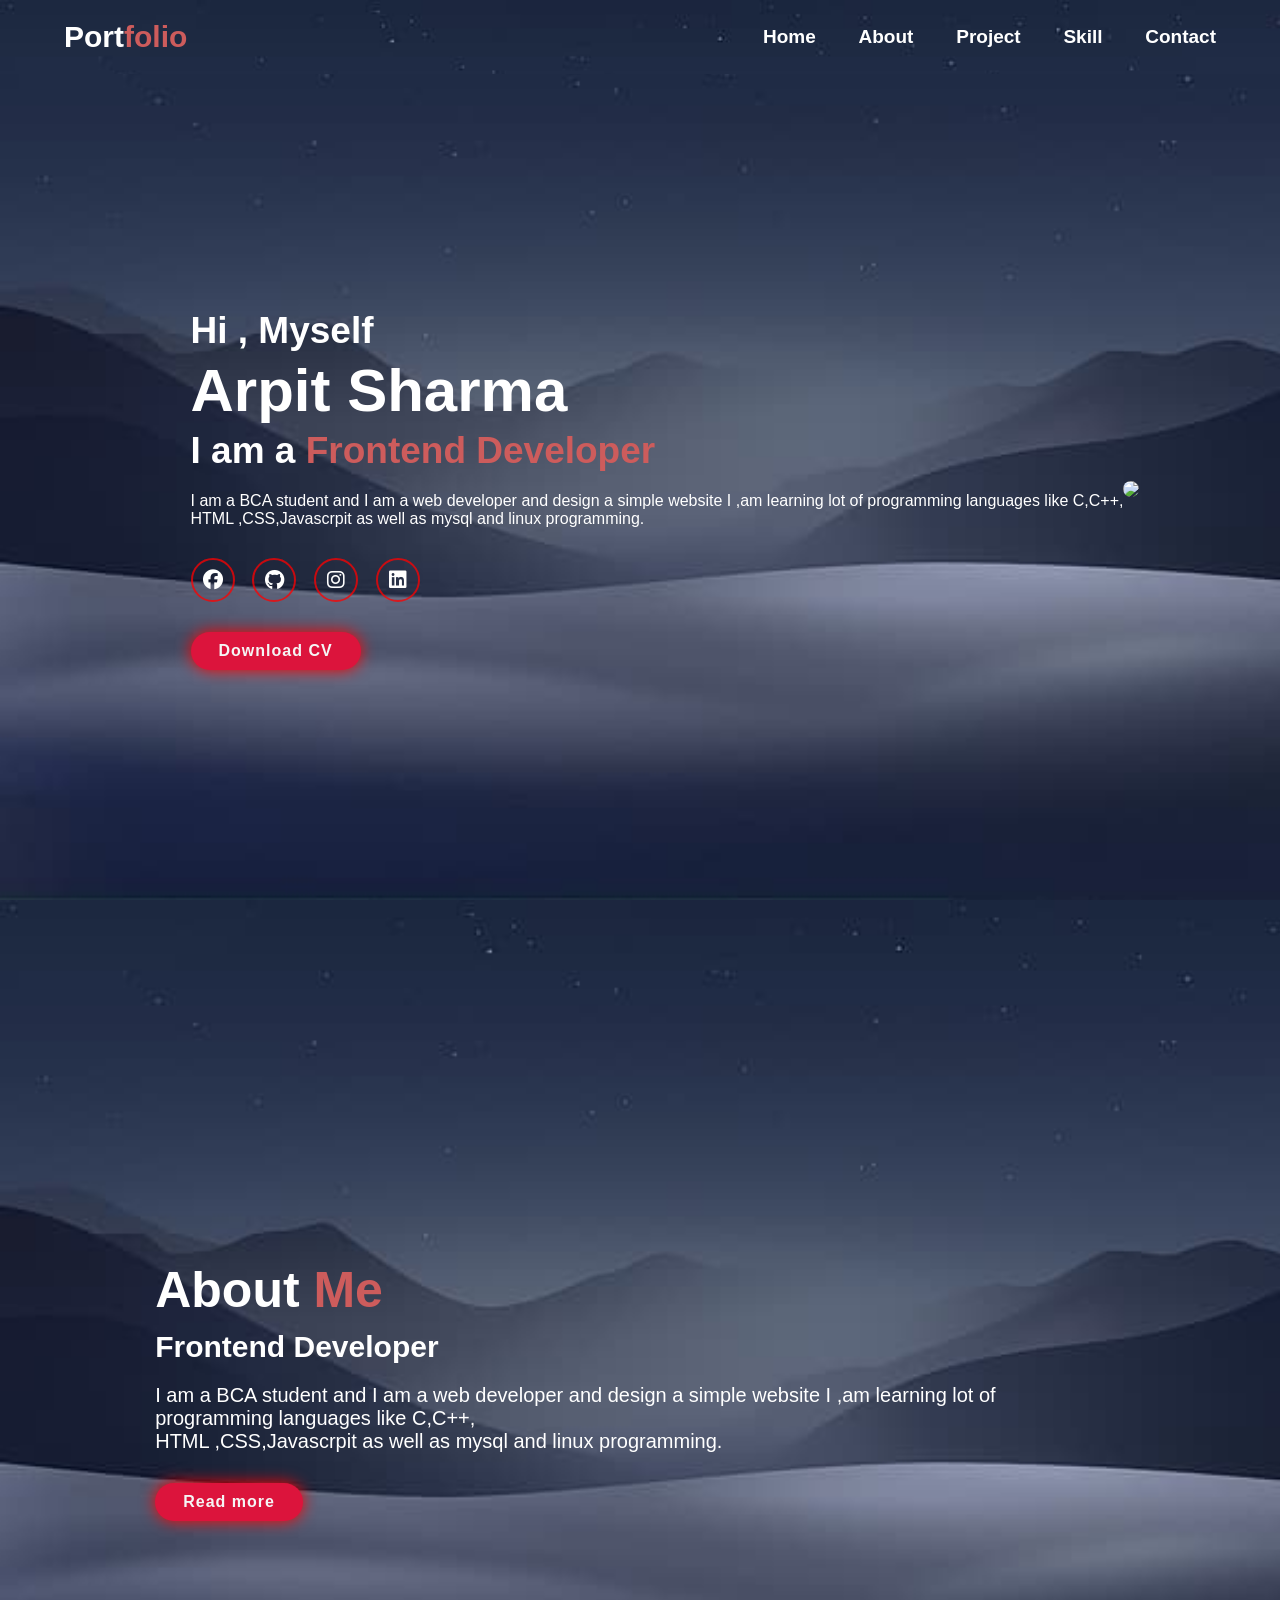
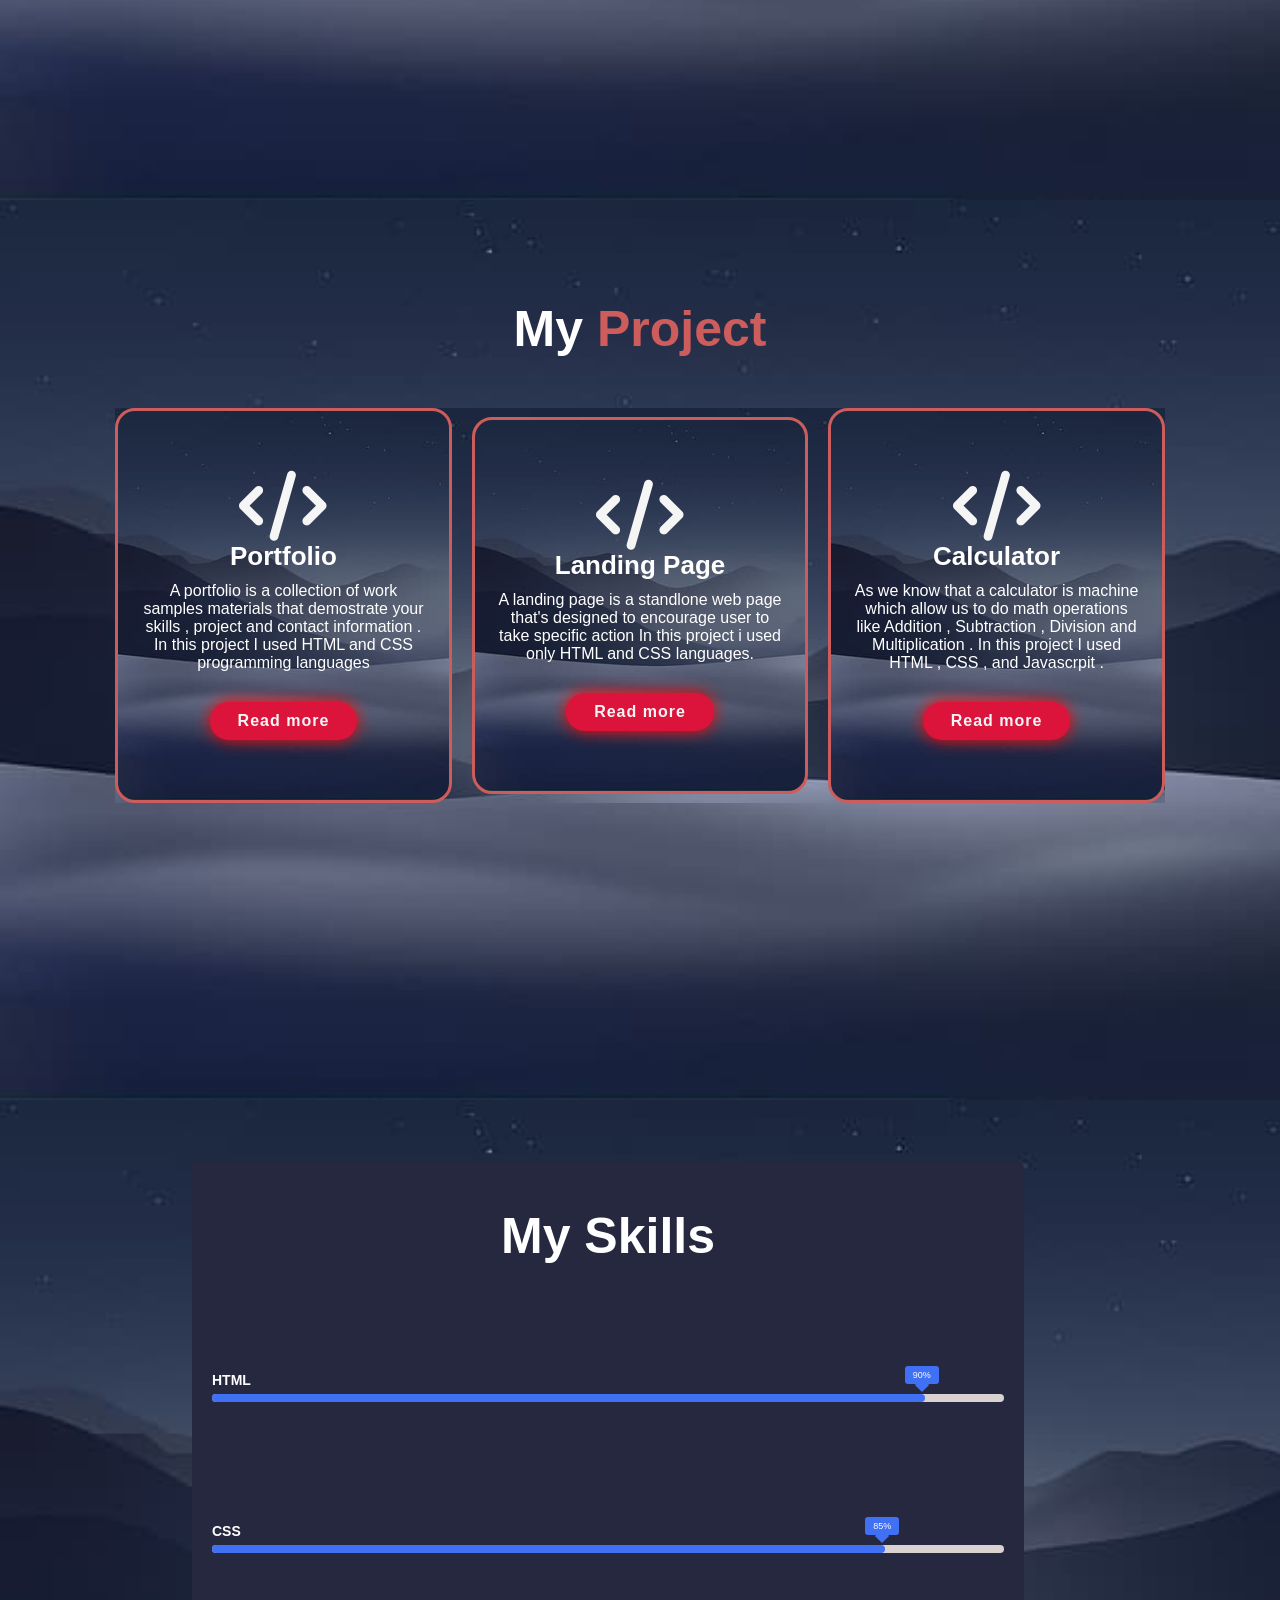
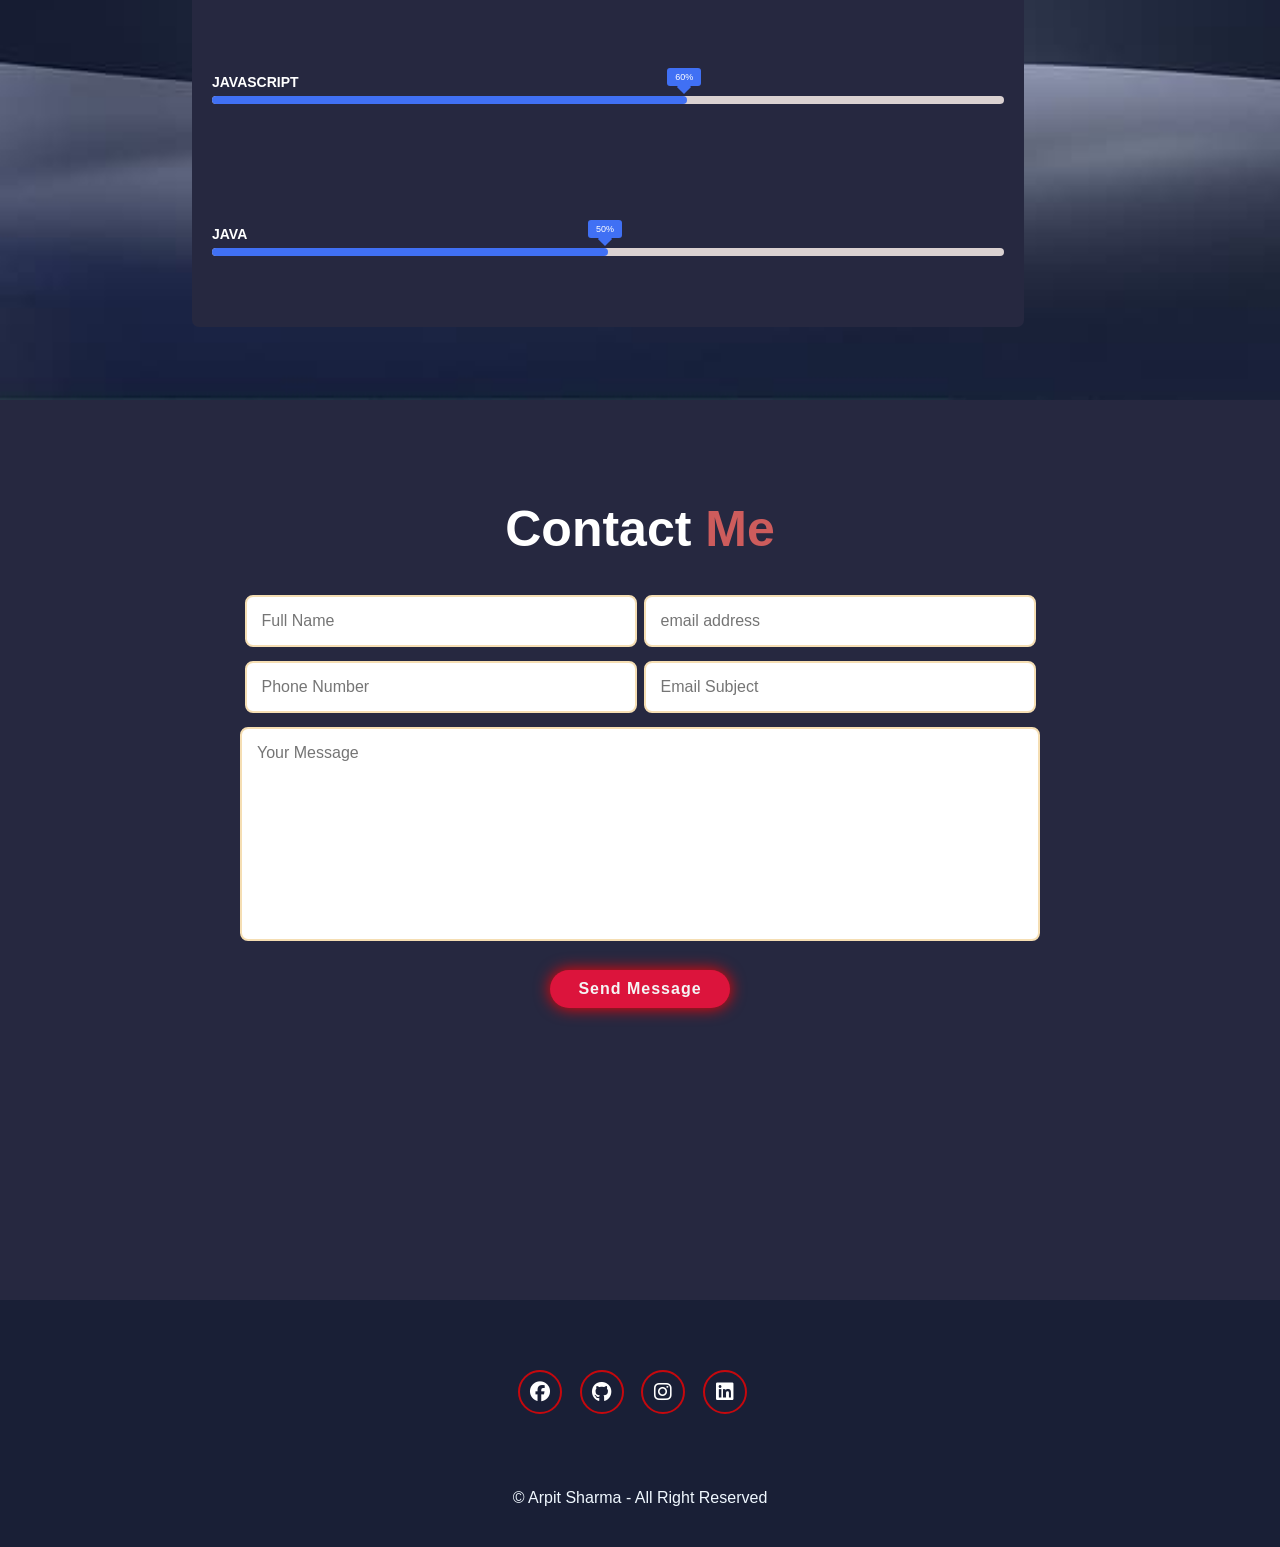
==== index.htm @ 168c54c4 "Add files via upload" ====
<!DOCTYPE html>
<html lang="en">
<head>
    <meta charset="UTF-8">
    <meta name="viewport" content="width=device-width, initial-scale=1.0">
    <title>Responsive Portfolio Website</title>
    <link rel="stylesheet" href="https://cdnjs.cloudflare.com/ajax/libs/font-awesome/6.7.1/css/all.min.css" integrity="sha512-5Hs3dF2AEPkpNAR7UiOHba+lRSJNeM2ECkwxUIxC1Q/FLycGTbNapWXB4tP889k5T5Ju8fs4b1P5z/iB4nMfSQ==" crossorigin="anonymous" referrerpolicy="no-referrer" />
    <link rel="stylesheet" href="Portfolio2.css">
</head>
<body>
    <!--Header Section-->
  
    <header class="header">
        <a href="#" class="logo">Port<span>folio</span></a>
        
        <i class="fa-solid fa-bars" id="menu-icon"></i>
        
        <nav class="navbar">
            <a href="#home" class="active">Home</a>
            <a href="#about">About</a>
            <a href="#project">Project</a>
            <a href="#skill">Skill</a>
            <a href="#contact">Contact</a>
        </nav>
        
    </header>

    <!--Home Section-->
    <section class="home" id="home">
        <div class="home-content">
            <h3>Hi , Myself</h3>
            <h1>Arpit Sharma</h1>
            <h3>I am a <span>Frontend Developer</span></h3>
            <p>I am a BCA student and I am a web developer and design a simple website I ,am learning lot of 
                programming languages like C,C++,<br> HTML ,CSS,Javascrpit as well as  mysql and linux programming.</p>
                <div class="social-icons">
                    <a href="#"><i class="fa-brands fa-facebook"></i></a>
                    <a href="https://github.com/Sharmaarpit2580"><i class="fa-brands fa-github"></i></a>
                    <a href="https://www.instagram.com/arpitsharma8152/"><i class="fa-brands fa-instagram"></i></a>
                    <a href="https://www.linkedin.com/in/arpit-sharma8152"><i class="fa-brands fa-linkedin"></i></a>
                </div>
                <a href="#" class="btn">Download CV</a>
        </div>
        <div class="home-img">
            <img src="Screenshot_20241031-121325.jpg">
        </div>
    </section>

        <!--About Section-->
        <section class="about" id="about">
         
            <div class="about-content">
                <h2 class="heading">About  <span>Me</span></h2>
                <h3>Frontend Developer</h3>
                <p>I am a BCA student and I am a web developer and design a simple website I ,am learning lot of 
                    programming languages like C,C++,<br> HTML ,CSS,Javascrpit as well as  mysql and linux programming.</p>
                    <a href="#" class="btn">Read more</a>
            </div>
            <div class="about-img">
                <img src="WhatsApp Image 2024-10-30 at 2.13.16 AM.jpeg" alt="">
            </div>

        </section>

        <!--Project Section-->
        <section class="project" id="project">
            <h2 class="heading">My <span>Project</span></h2>

            <div class="project-container">
                <div class="project-box">
                <i class="fa-solid fa-code"></i>
                
                <h3>Portfolio</h3>
                <p> A portfolio is a collection of work samples materials that demostrate your skills , project 
                   and contact information . In this project I used HTML and CSS programming languages
                        </p>
                    <a href="#" class="btn">Read more</a>
                </div>
                <div class="project-box">
                    <i class="fa-solid fa-code"></i>
                    <h3>Landing Page</h3>
                    <p> A landing page is a standlone web page that's designed to encourage user to take specific action
                        In this project i used only HTML and CSS languages. 
                        </p>
                        <a href="#" class="btn">Read more</a>
                    </div>
                    <div class="project-box">
                        <i class="fa-solid fa-code"></i>
                        <h3>Calculator</h3>
                        <p> As we know that a calculator is machine which allow us to do math operations like Addition , 
                            Subtraction , Division and Multiplication . In this project I used HTML , CSS , and Javascrpit .  
                        </p>
                            <a href="#" class="btn">Read more</a>
                        </div>
            </div>
        </section>

      <!--Skill Section-->
      <section class="skill" id="skill">
      <div class="container">
        <h1 class="heading">My Skills</h1>
        <div class="skill-box">
            <span class="title">HTML</span>
            <div class="skill-bar">
                <span class="skill-per html">
                    <span class="tooltip">90%</span>
                </span>
        </div>
      </div>
      <div class="skill-box">
        <span class="title">CSS</span>
        <div class="skill-bar">
            <span class="skill-per css">
                <span class="tooltip">85%</span>
            </span>
    </div>
  </div>
  <div class="skill-box">
    <span class="title">JAVASCRIPT</span>
    <div class="skill-bar">
        <span class="skill-per javascript">
            <span class="tooltip">60%</span>
        </span>
</div>
</div>
<div class="skill-box">
    <span class="title">JAVA</span>
    <div class="skill-bar">
        <span class="skill-per java">
            <span class="tooltip">50%</span>
        </span>
</div>
</div>
    </section>
<!--Contact Section-->
<section class="contact" id="contact">
    <h2 class="heading">Contact <span>Me</span></h2>
    <form action="#">
        <div class="input-box">
            <input type="text" placeholder="Full Name">
            <input type="email" name="Email" placeholder="email address">
        </div>
        <div class="input-box">
            <input type="number" placeholder="Phone Number">
            <input type="text" placeholder="Email Subject">
        </div>
        <textarea name="message" id="" cols="30" rows="10" placeholder="Your Message"></textarea>
        <input type="submit" value="Send Message" class="btn"> 
        </form>
</section>
<!--Contact Section-->
<footer class="footer">
    <div class="social">
        <a href="#"><i class="fa-brands fa-facebook"></i></a>
        <a href="https://github.com/Sharmaarpit2580"><i class="fa-brands fa-github"></i></a>
        <a href="https://www.instagram.com/arpitsharma8152/"><i class="fa-brands fa-instagram"></i></a>
        <a href="https://www.linkedin.com/in/arpit-sharma8152"><i class="fa-brands fa-linkedin"></i></a>
    </div>
    <p class="copyright">
        &copy; Arpit Sharma - All Right Reserved
    </p>
</footer>
        <script src="Portfolio.js"></script>
</body>
</html>
---- Portfolio2.css ----
*{
    margin: 0;
    padding: 0;
    box-sizing: border-box;
    text-decoration: none;
    border: none;
    scroll-behavior: smooth;
    outline: none;
    font-family: Arial, Helvetica, sans-serif;

}

html{
    font-size: 62.5%;
    overflow-x: hidden;
    
}
body{
  
    
        color: #fff;
}
section{
    min-height: 100vh;
    padding: 10rem 9% 2rem;
    

}
.header{
    position: fixed;
    top: 0;
    left: 0;
    width: 100%;
    padding: 2rem 5%;
    background: #191f36;
    display: flex;
    justify-content: space-between;
    align-items: center;
    z-index: 1000;
    background-image: url(port\ back\ image.jpg);
    background-repeat: no-repeat;
    background-size: cover;
    backdrop-filter: blur(10px);
    transition: all .5s ease;
}
.logo{
    font-size: 3rem;
    color: #fff;
    font-weight: 700;
    cursor: pointer;
    transition: .3s ease;
    
}
.logo:hover{
    transform: scale(1.05);
}
.navbar a {
    font-size: 1.9rem;
    color: #fff;
    margin-left: 4rem;
    font-weight: 700;
    transition: .3s ease;
}
.navbar a:hover,
.navbar a:active {
    color: #fff;
}
#menu-icon{
    font-size: 3.6rem;
    cursor: pointer;
    color: #fff;
    display: none;
}

.home{
    background-image: url(port\ back\ image.jpg);
    background-repeat: no-repeat;
    background-size: cover;
    display: flex;
    justify-content: center;
    align-items: center;
}
.home-content h3{
    font-size: 3.7rem;
    font-weight: 700;
}
.home-content h3:nth-of-type(2){
    margin-bottom: 2rem;
}
span{
    color: indianred;
}
.home-content h1{
    font-size: 6rem;
    font-weight: 700;
    line-height: 1.3;
}
.home-img img{
    width: 18vw;
    animation:  4s photo ease-in-out infinite;
border-radius: 50%;
cursor: pointer;

}
@keyframes photo{
    0%{
        transform: translateX(0);
    }
    50%{
        transform: translateY(-2.4rem);
    }
    100%{
        transform: translateY(0);
    }
}
.home-content{
    margin-left: 5rem;
}
.home-content p{
    font-size: 1.6rem;
}
.social-icons a{
    display: inline-flex;
    justify-content: center;
    align-items: center;
    width: 44px;
    height: 44px;
    background: transparent;
    border: 2.2px solid rgba(255, 0, 0, 0.753);
    border-radius: 50%;
    font-size: 2rem;
    color: white;
    margin: 3rem 1.5rem 3rem 0;
    transition: 0.5s ease;
}
.social-icons a:hover{
    background: crimson;
    color: #262840;
    box-shadow: 0 0 16px crimson;
    transform: scale(1.2) translateY(-10px);
}
.btn{
    display: inline-block;
    padding: 1rem 2.8rem;
    background: crimson;
    border-radius: 4rem;
     box-shadow:0 0 16px red ;
     font-size: 1.6rem;
     color: whitesmoke;
     letter-spacing: 0.1rem;
     font-weight: 600;
     transition: 0.5 ease;
}
.btn:hover{
    box-shadow: 0 0 1.6rem;
}

.about{
    background-image: url(port\ back\ image.jpg);
    background-repeat: no-repeat;
    background-size: cover;
    display: flex;
    justify-content: center;
    align-items: center;
    gap: 2rem;
    
}
.about-img img{
    width: 21vw;
    
}
.heading{
    text-align: center;
    font-size: 6rem;
}
.about-content{
    padding: 0 4rem;
}
.about-content h2{
text-align: left;
line-height: 1.2;
}
.about-content h3{
    font-size: 3rem;
}
.about-content p{
    font-size: 2rem;
    margin: 2rem 0 3rem;
}
/* Project Section code */
.project h2{
    margin-bottom: 5rem;
    
    
}
.project{
    background-repeat: no-repeat;
    background-image: url(port\ back\ image.jpg);
    background-size: cover;
}
.project-container{
    background-image: url(port\ back\ image.jpg);
    background-repeat: no-repeat;
    background-size: cover;
    display: flex;
    justify-content: center;
    align-items: center;
    flex-wrap: wrap;
    gap: 2rem;
    margin-top: 50px;
}
.project-container .project-box{
    flex: 1 1 30rem;
    background: #262840;
    padding: 6rem 2rem 6rem;
    border-radius: 2rem;
    text-align: center;
    border: 0.3rem solid indianred;
    transition: 0.5s ease;
    
    
    background-image: url(port\ back\ image.jpg);
    background-repeat: no-repeat;
    background-size: cover;
}
.project-container .project-box:hover{
    border-color: indianred;
    transform: scale(1.02);
}
.project-box i{
    font-size: 7rem;
    color: whitesmoke;
}
.project-box h3{
    font-size: 2.6rem;
}
.project-box p{
    font-size: 1.6rem;
    margin: 1rem 0 3rem;

}
/* Skill Section */
.skill{
    background-image: url(port\ back\ image.jpg);
    background-repeat: no-repeat;
    background-size: cover;
    

    display: flex;
   
   
}
.heading{
    font-size: 50px;
    margin-bottom: 10px;
    text-align: center;
}
.container{
    position: absolute;
    /* max-width: 500px; */
    right: 20%;
    width: 65%;
    height: 85%;
    background: #262840;
    /* margin: 0 15px; */
    margin-top: -3%;
    padding: 10px 20px;
    border-radius: 7px;
    
    margin-bottom: 0%;
    display: flex;
    justify-content: center;
    align-items: center;
    flex-wrap: wrap;
    
    /* margin-top: 50px; */
    
    
}
.container .skill-box{
    width: 100%;
    margin: 25px 0px;
}
.skill-box .title{
    display: block;
    font-size: 14px;
    font-weight: 600;
    color: #fff;
}
.skill-box .skill-bar{
    height: 8px;
    border-radius: 6px;
    margin-top: 6px;
    width: 100%;
    background: rgb(218, 209, 209);

}
.skill-bar .skill-per{
    position: relative;
    display: block;
    height: 100%;
    width: 90%;
    border-radius: 6px;
    background: #4070f4;
    animation: progress 0.4s ease-in-out forwards;
    opacity: 0;
}
@keyframes progress {
    0%{
        width: 0;
        opacity: 0;
    }
    100%{
        
        opacity: 1;
    }
}

.skill-per.css{
    width: 85%;
    animation-delay:0.1;
}
.skill-per.javascript{
    width: 60%;
    animation-delay:0.2s;
}
.skill-per.java{
    width: 50%;
    animation-delay:0.3s;
}
.skill-per .tooltip{
    position: absolute;
    right: -14px;
    top: -28px;
    font-size: 9px;
    font-weight: 500;
    color: #fff;
    padding: 4px 8px;
    border-radius: 3px;
    background: #4070f4;
    z-index: 1;
}
.tooltip::before{
    content: '';
    position: absolute;
    left: 50%;
    bottom: -6px;
    height: 10px;
    width: 10px;
    z-index: 1;
    background-color:#4070f4;
    transform: translateX(-50%) rotate(45deg);
}
/* Contact Section */
.contact{
    background-color: #262840;
    
}
.contact h2{
    margin-bottom: 3rem;
    color: white;
}
.contact form{
    max-width: 80rem;
    margin: 1rem auto;
    text-align: center;
    margin-bottom: 3rem;
}
.contact form .input-box{
    display: flex;
    justify-content: center;
    flex-wrap: wrap;
}
.contact form .input-box input,
.contact form textarea{
    width: 100%;
    padding: 1.5rem;
    font-size: 1.6rem;
    color: #262840;
    background:#fff;
    border-radius: 0.8rem;
    border: 0.25rem solid wheat;
    margin: 0.7rem 0;
    resize: none;
}
.contact form .input-box input{
    width: 49%;
    margin: 0.7rem 0.35rem;
}
.contact form .btn{
    margin-top: 2rem;
}
/* Footer Section code */
.footer{
    position: relative;
    bottom: 0;
    width: 100%;
    padding: 40px 0;
    background-color: #191f36;
}
.footer .social{
    text-align: center;
    padding-bottom: 25px;
    color: #262840;
}
.footer .social a{
    display: inline-flex;
    justify-content: center;
    align-items: center;
    width: 44px;
    height: 44px;
    background: transparent;
    border: 2.2px solid rgba(255, 0, 0, 0.753);
    border-radius: 50%;
    font-size: 2rem;
    color: white;
    margin: 3rem 1.5rem 3rem 0;
    transition: 0.5s ease;
}
.social a:hover{
    background: crimson;
    color: #262840;
    box-shadow: 0 0 16px crimson;
    transform: scale(1.2) translateY(-10px);
}
.footer .copyright{
    margin-top: 20px;
    text-align: center;
    font-size: 16px;
    color: aliceblue;
}
/*  Responsive Design */
@media (max-width: 1200px) {
    html {
        font-size: 55%;
    }
    
}
@media (max-width:991px){
    .header{
        padding:2rem 3%;
    }
    section{
        padding: 10rem 3%;
    }
    .project{
        padding: 7rem;
    }
    .skill{
        padding: 7rem;
    }
    .contact form .input-box input{
        width: 100%;
    }
    .footer{
        padding: 2rem 3%;
    }
}
@media (max-width:991px){
    #menu-icon{
        display: block;
    }
    .navbar{
        position: absolute;
        top: 100%;
        right: -100%;
        width: 255px;
        min-height: 100vh;
        display: flex;
        flex-direction: column;
        background: #191f36;
        transition: all 0.5s ease;
        backdrop-filter: blur(10px);
    }
    .navbar a{
        display: block;
        padding: 17px;
        font-size: 22px;
    }
    .navbar.active{
        right: 0;
    }
    .home{
        flex-direction: column;
    }
    .home-content h3{
        font-size: 2.6rem;
    }
    .home-content h1{
        font-size: 5rem;
    }
    .home-content{
        order: 2;
        margin-left: 1rem;
    }
    .home-img img{
        width: 70vw;
        margin-top: 4rem;
    }
   
    .about-img img{
        width: 70vw;
        margin-top: 4rem;
    }
    .about{
        flex-direction: column-reverse;
    }
    .project h2{
        margin-bottom: 3rem;
    }
}
@media (max-width:617px){
.home-img img{
    width: 70vw;
    margin-top: 8rem;
}
.about-img img{
    width: 70vw;
    margin-top: 4rem;
}
}
@media (max-width:617px){
    html{
        font-size: 50%;
    }
}
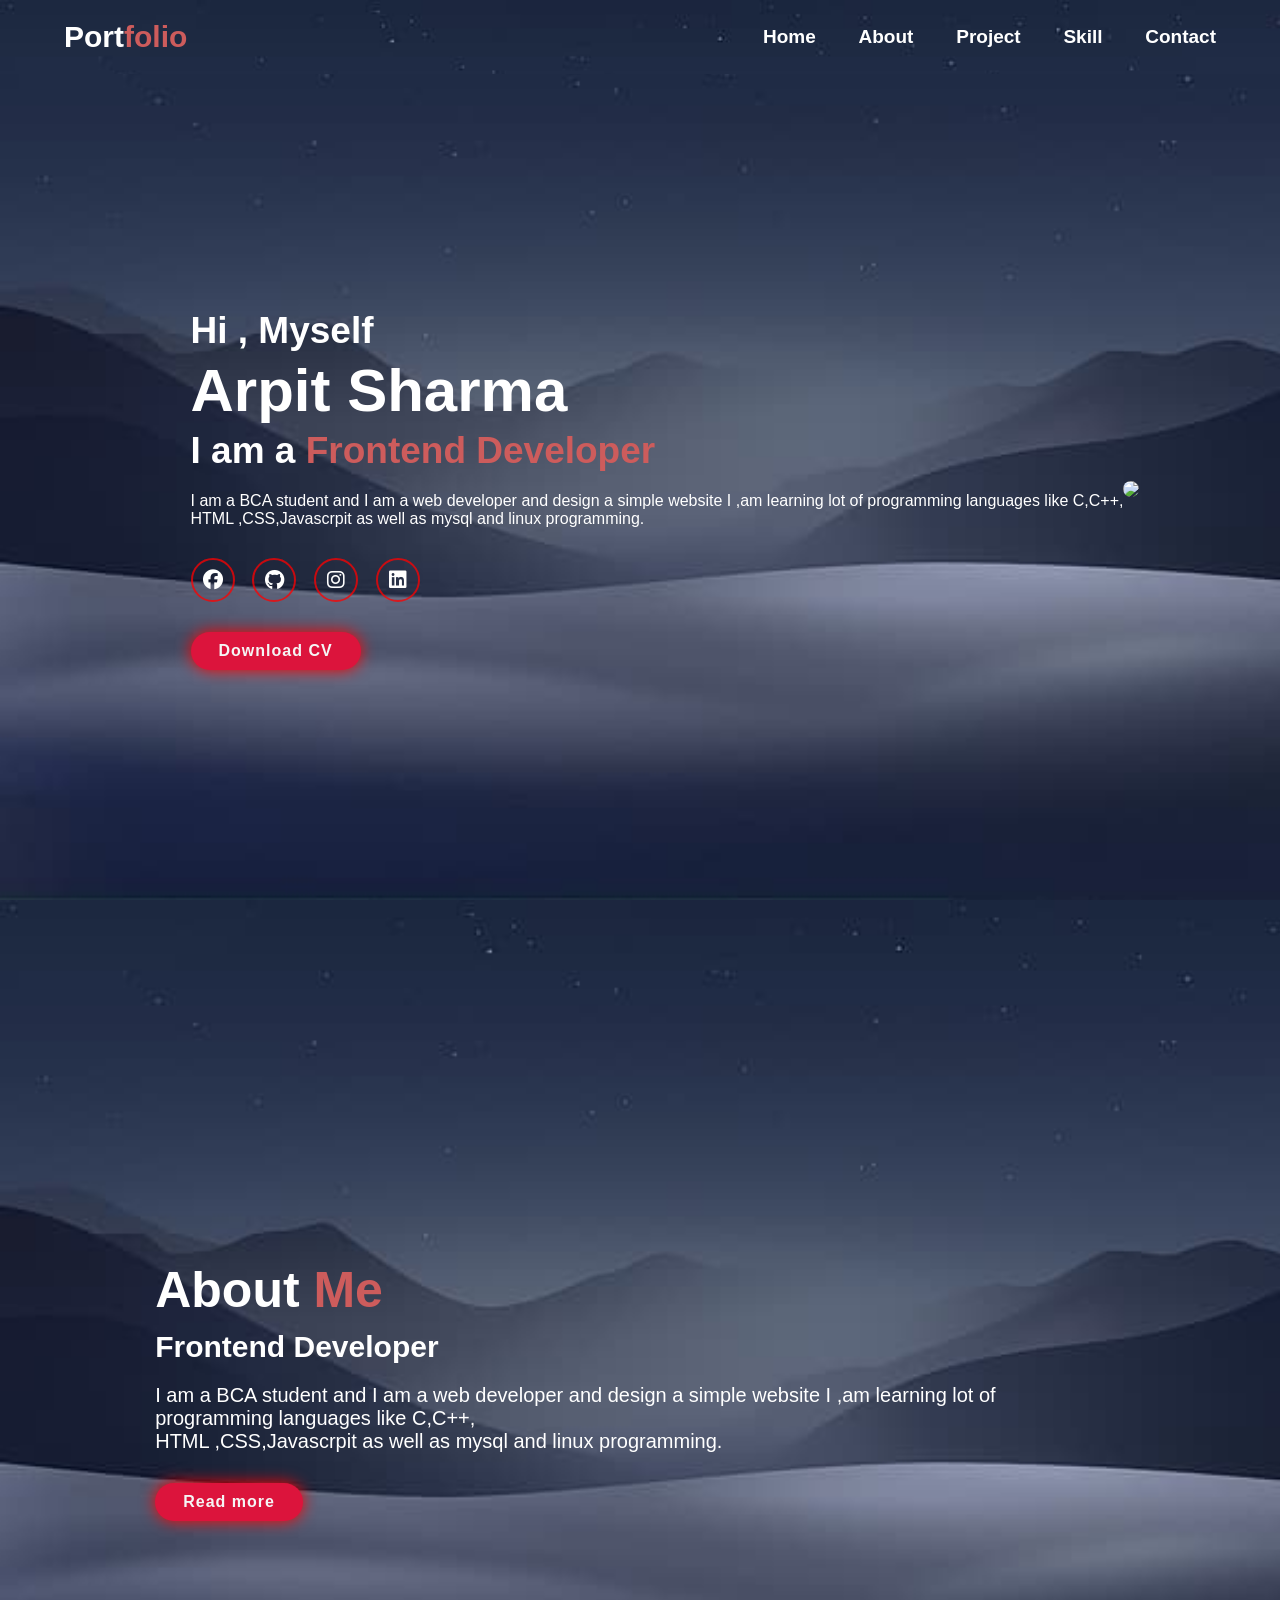
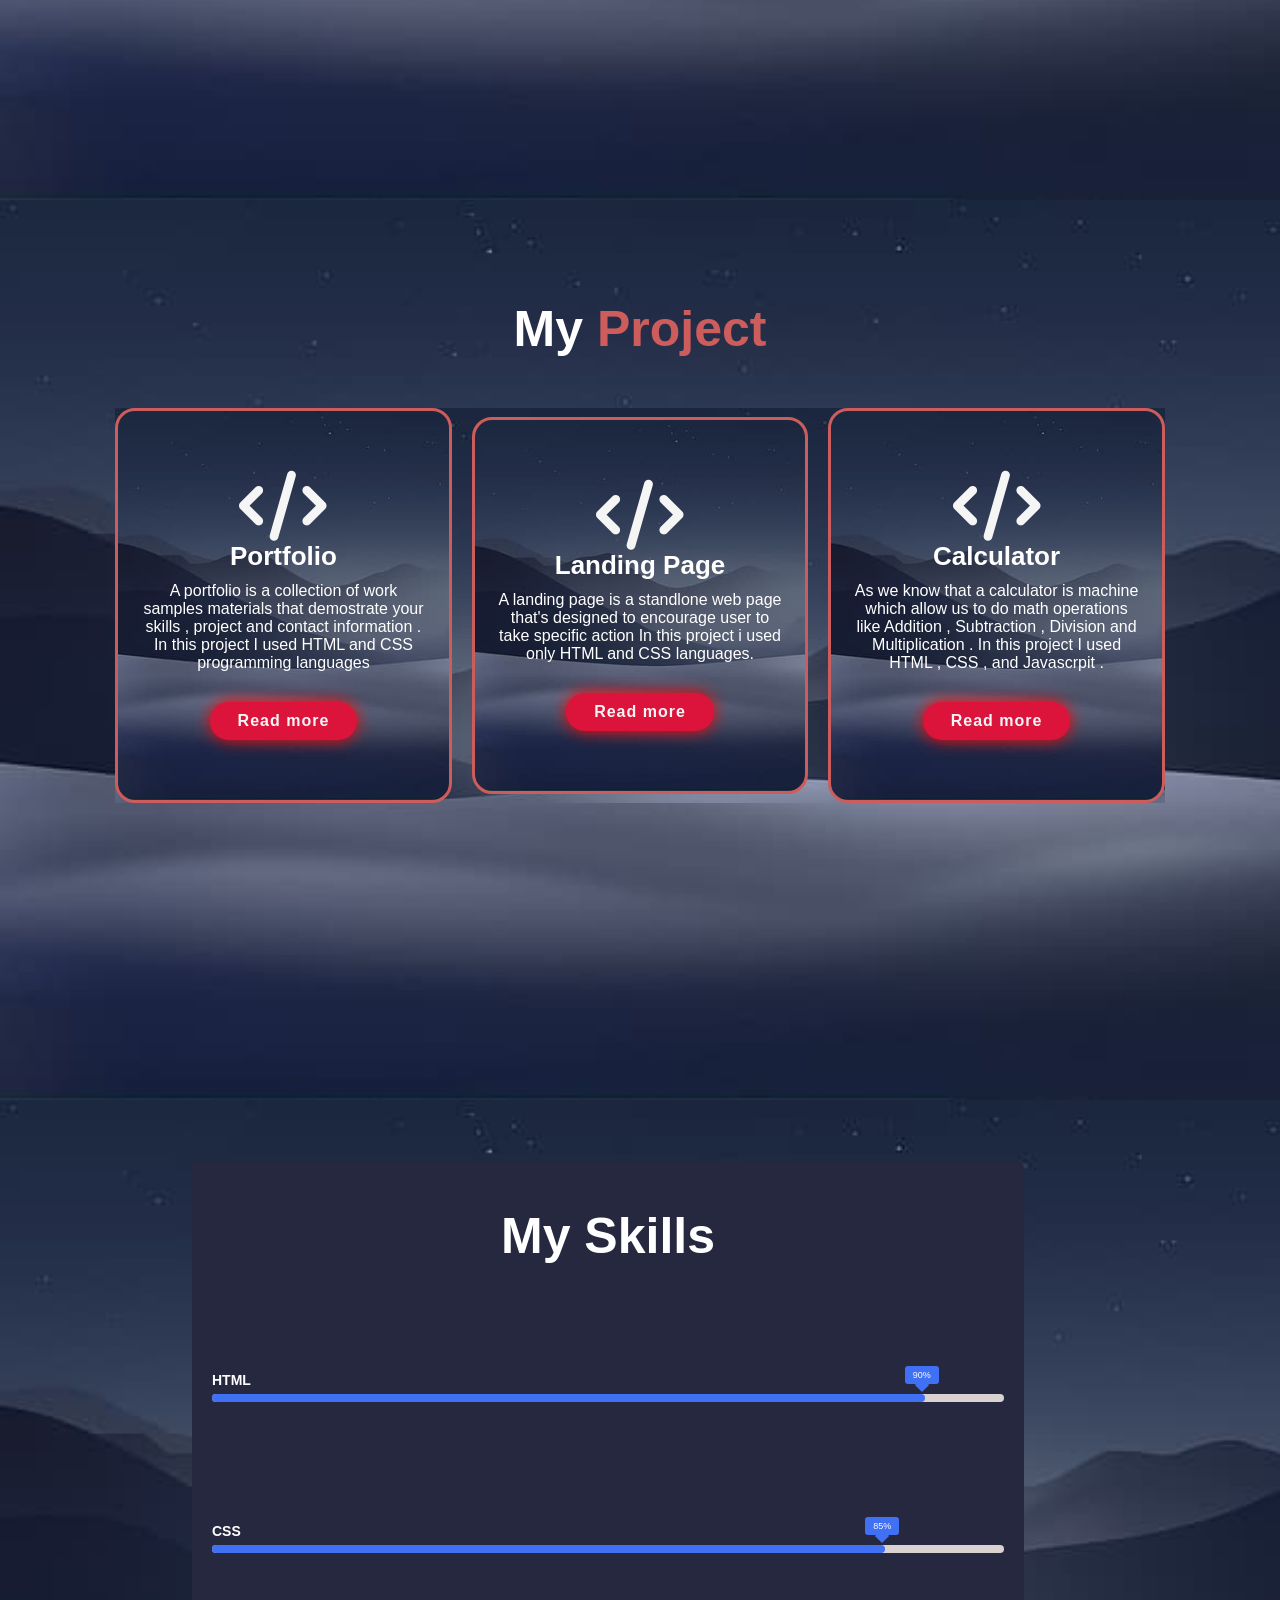
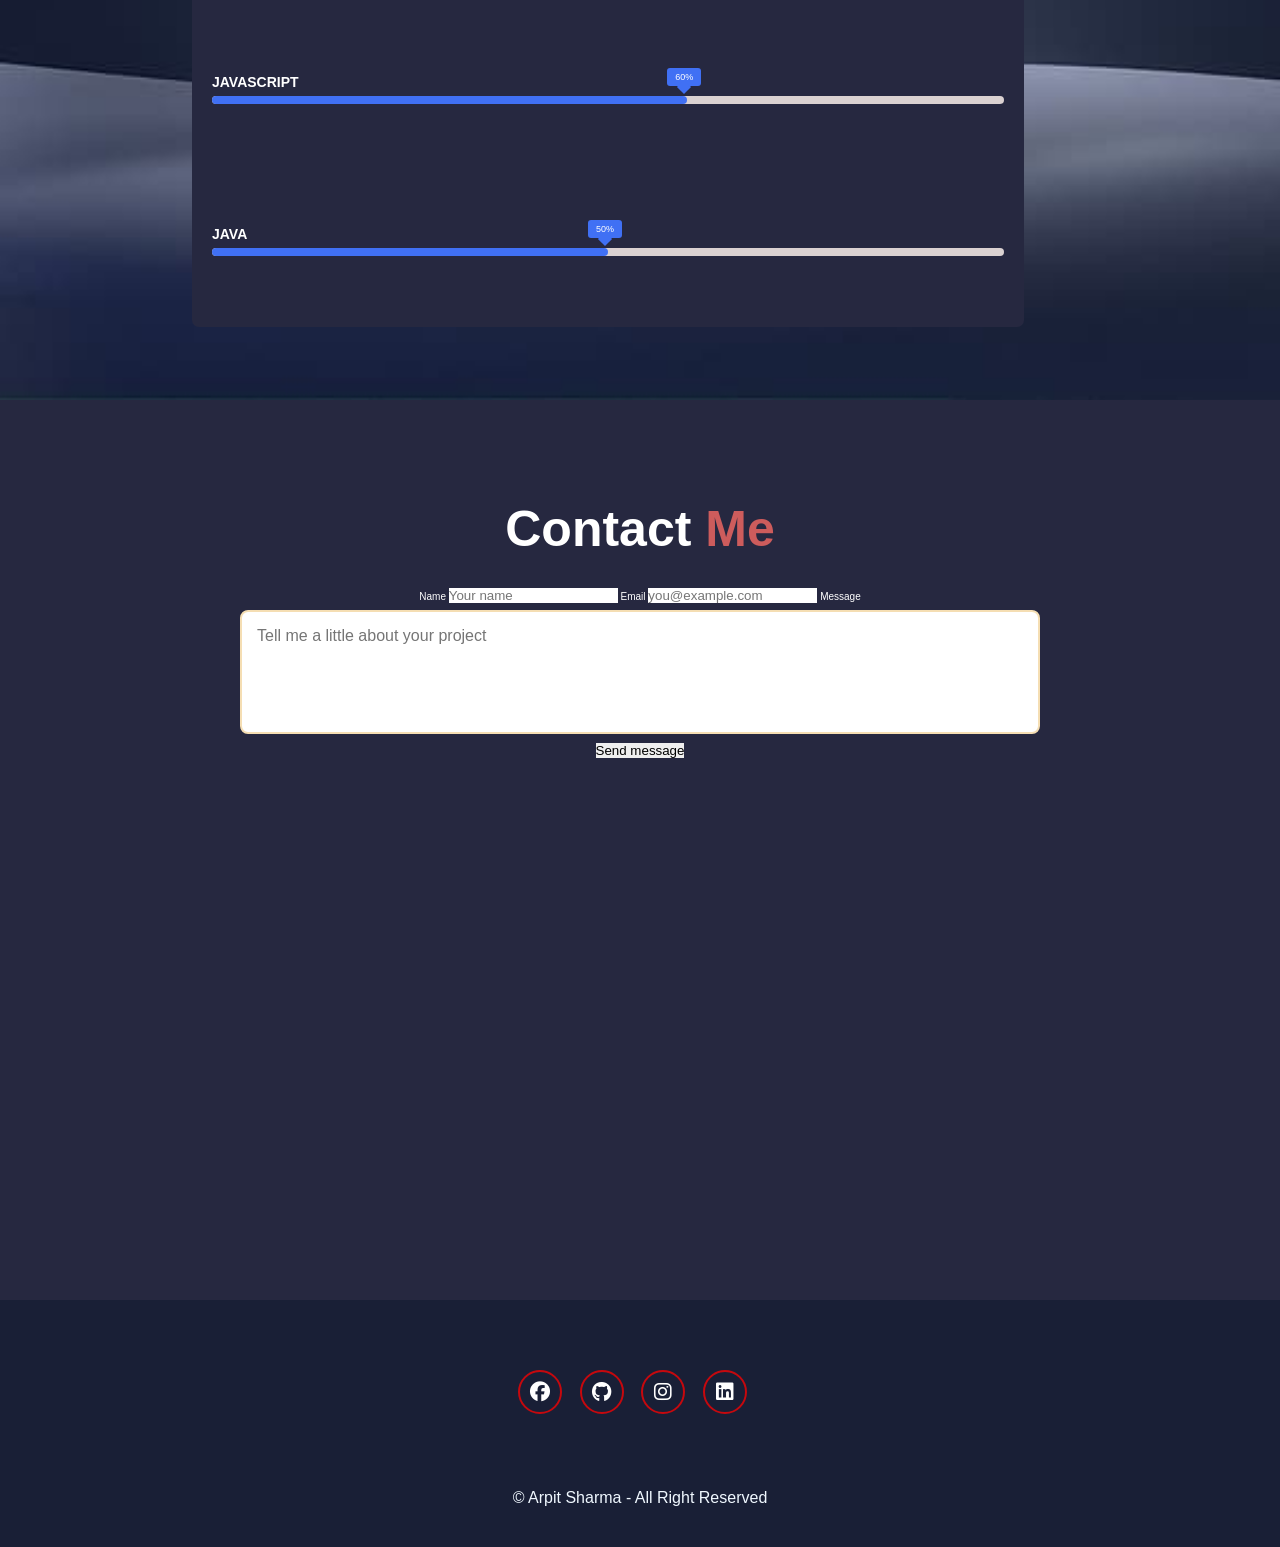
==== commit b54f9e15: "Modify contact form to use FormSubmit service Updated contact form to use FormSubmit for handling su" ====
--- a/index.htm
+++ b/index.htm
@@ -135,18 +135,22 @@
 <!--Contact Section-->
 <section class="contact" id="contact">
     <h2 class="heading">Contact <span>Me</span></h2>
-    <form action="#">
-        <div class="input-box">
-            <input type="text" placeholder="Full Name">
-            <input type="email" name="Email" placeholder="email address">
-        </div>
-        <div class="input-box">
-            <input type="number" placeholder="Phone Number">
-            <input type="text" placeholder="Email Subject">
-        </div>
-        <textarea name="message" id="" cols="30" rows="10" placeholder="Your Message"></textarea>
-        <input type="submit" value="Send Message" class="btn"> 
-        </form>
+    <form class="contact-card reveal" action="https://formsubmit.co/arpitsharma677689@gmail.com" method="POST" accept-charset="UTF-8">
+            <label for="name">Name</label>
+            <input id="name" name="name" type="text" placeholder="Your name" required />
+
+            <label for="email">Email</label>
+            <input id="email" name="_replyto" type="email" placeholder="you@example.com" required />
+
+            <label for="message">Message</label>
+            <textarea id="message" name="message" rows="5" placeholder="Tell me a little about your project" required></textarea>
+
+            <input type="hidden" name="_subject" value="New portfolio contact request" />
+            <input type="hidden" name="_captcha" value="false" />
+            <input type="hidden" name="_next" value="thanks.html" />
+
+            <button class="button primary" type="submit">Send message</button>
+          </form>
 </section>
 <!--Contact Section-->
 <footer class="footer">
@@ -162,4 +166,4 @@
 </footer>
         <script src="Portfolio.js"></script>
 </body>
-</html>+</html>
